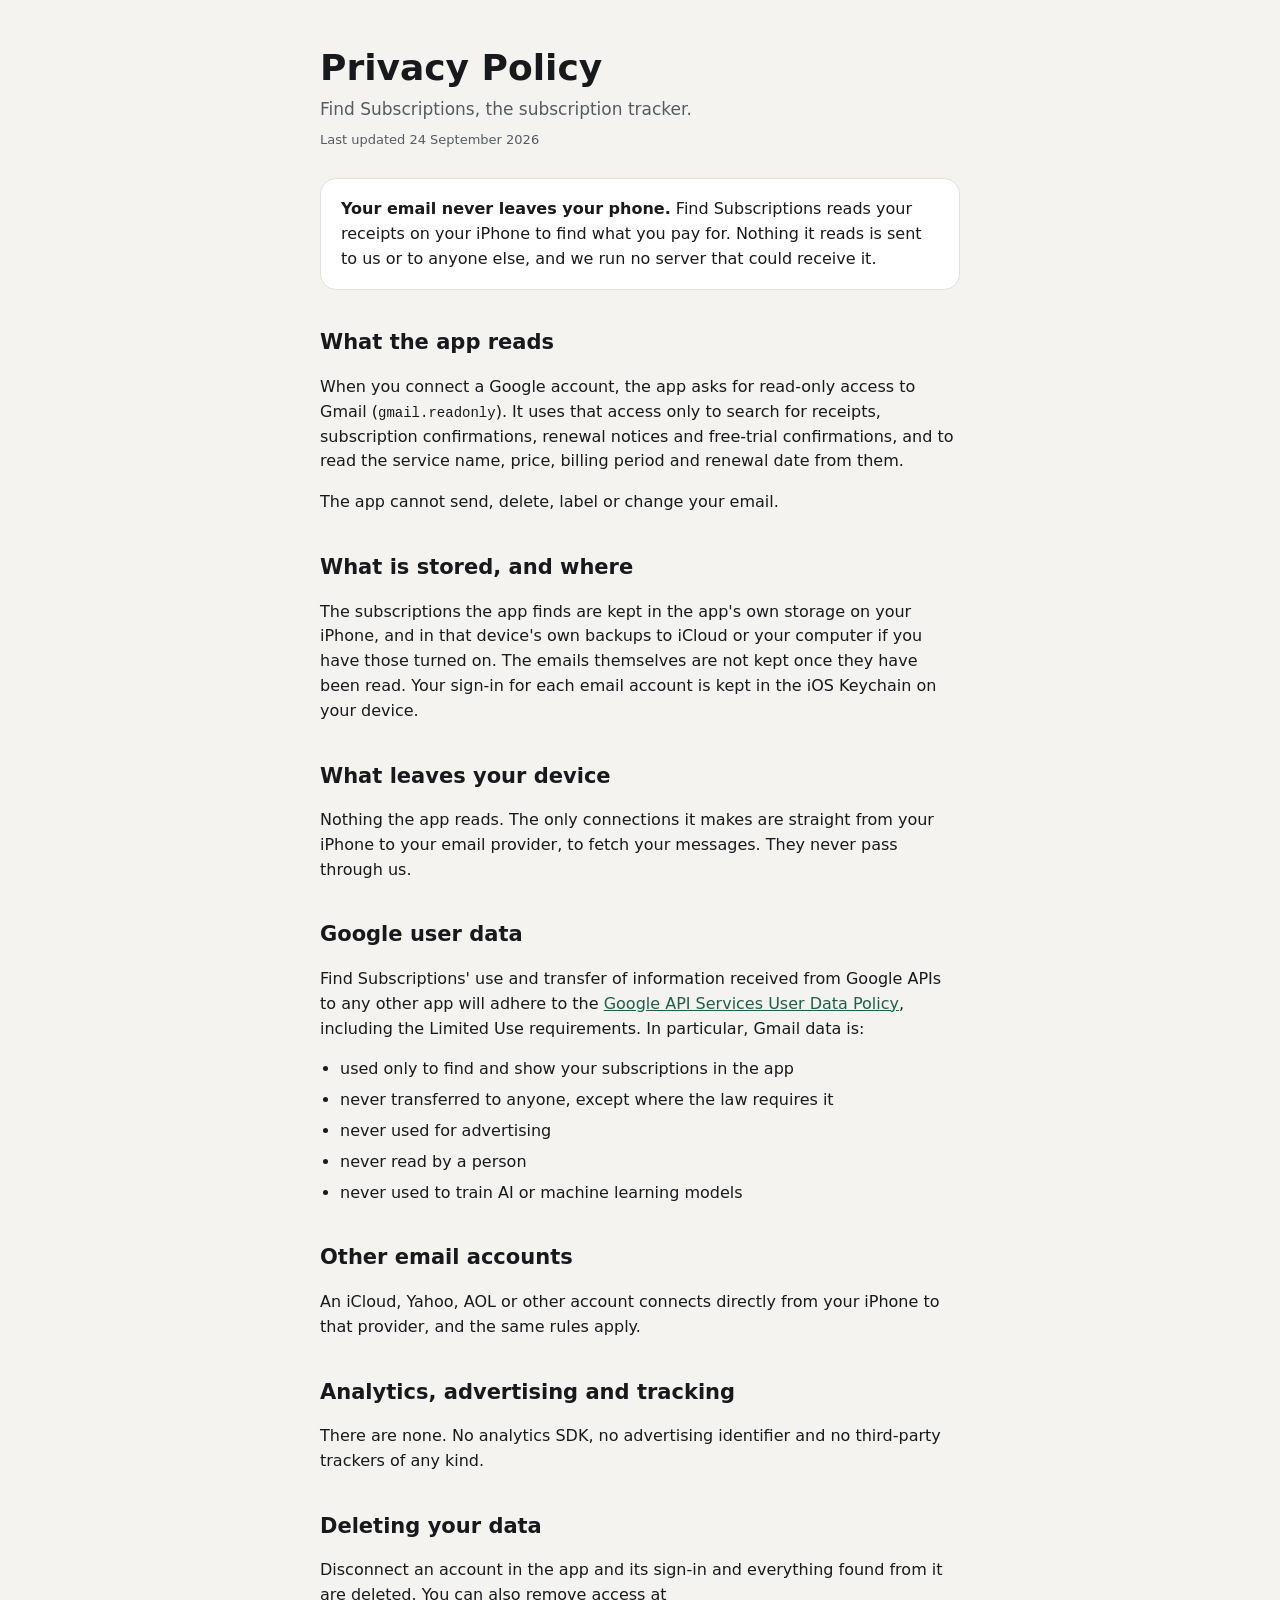
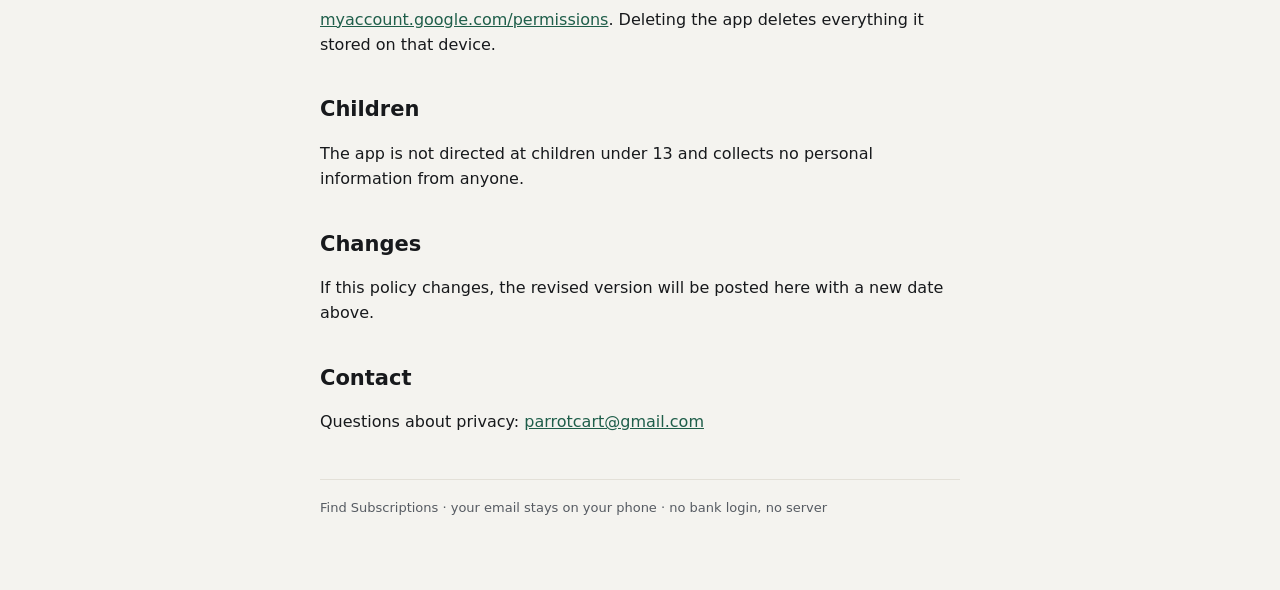
==== privacy-policy.html @ 7bbea4ef "Matched the Flight Log pages Co-Authored-By: Claude Opus 5.5 (1M context) <noreply@anthropic.com>" ====
<!doctype html>
<html lang="en">
<head>
<meta charset="utf-8">
<meta name="viewport" content="width=device-width,initial-scale=1">
<title>Privacy Policy — Find Subscriptions</title>
<link rel="stylesheet" href="style.css">
</head>
<body>
<main>
<h1>Privacy Policy</h1>
<p class="lede">Find Subscriptions, the subscription tracker.</p>
<p class="updated">Last updated 24 September 2026</p>

<div class="card">
<strong>Your email never leaves your phone.</strong> Find Subscriptions reads your
receipts on your iPhone to find what you pay for. Nothing it reads is sent to us or to
anyone else, and we run no server that could receive it.
</div>

<h2>What the app reads</h2>
<p>When you connect a Google account, the app asks for read-only access to Gmail
(<code>gmail.readonly</code>). It uses that access only to search for receipts,
subscription confirmations, renewal notices and free-trial confirmations, and to read
the service name, price, billing period and renewal date from them.</p>
<p>The app cannot send, delete, label or change your email.</p>

<h2>What is stored, and where</h2>
<p>The subscriptions the app finds are kept in the app's own storage on your iPhone, and
in that device's own backups to iCloud or your computer if you have those turned on. The
emails themselves are not kept once they have been read. Your sign-in for each email
account is kept in the iOS Keychain on your device.</p>

<h2>What leaves your device</h2>
<p>Nothing the app reads. The only connections it makes are straight from your iPhone to
your email provider, to fetch your messages. They never pass through us.</p>

<h2>Google user data</h2>
<p>Find Subscriptions' use and transfer of information received from Google APIs to any
other app will adhere to the
<a href="https://developers.google.com/terms/api-services-user-data-policy">Google API
Services User Data Policy</a>, including the Limited Use requirements. In particular,
Gmail data is:</p>
<ul>
<li>used only to find and show your subscriptions in the app</li>
<li>never transferred to anyone, except where the law requires it</li>
<li>never used for advertising</li>
<li>never read by a person</li>
<li>never used to train AI or machine learning models</li>
</ul>

<h2>Other email accounts</h2>
<p>An iCloud, Yahoo, AOL or other account connects directly from your iPhone to that
provider, and the same rules apply.</p>

<h2>Analytics, advertising and tracking</h2>
<p>There are none. No analytics SDK, no advertising identifier and no third-party
trackers of any kind.</p>

<h2>Deleting your data</h2>
<p>Disconnect an account in the app and its sign-in and everything found from it are
deleted. You can also remove access at
<a href="https://myaccount.google.com/permissions">myaccount.google.com/permissions</a>.
Deleting the app deletes everything it stored on that device.</p>

<h2>Children</h2>
<p>The app is not directed at children under 13 and collects no personal information
from anyone.</p>

<h2>Changes</h2>
<p>If this policy changes, the revised version will be posted here with a new date
above.</p>

<h2>Contact</h2>
<p>Questions about privacy: <a href="mailto:parrotcart@gmail.com">parrotcart@gmail.com</a></p>

<footer>Find Subscriptions · your email stays on your phone · no bank login, no server</footer>
</main>
</body>
</html>
---- style.css ----
/* Neutral tokens until the app has its own design; swap them for the app's then. */
:root{
  --ground:#F4F3EF; --surface:#fff; --line:#E3E0D8; --ink:#17191C;
  --muted:#565B62; --accent-ink:#1F5E4A;
}
*{box-sizing:border-box}
body{
  margin:0;padding:0 20px;background:var(--ground);color:var(--ink);
  font:16px/1.55 system-ui,-apple-system,sans-serif;
}
main{max-width:640px;margin:0 auto;padding:48px 0 72px}
h1{font-size:36px;line-height:1.1;margin:0 0 8px}
h2{font-size:21px;margin:36px 0 10px}
p,li{color:var(--ink)}
.lede{color:var(--muted);font-size:17px;margin:0 0 8px}
.updated{color:var(--muted);font-size:13px;margin:0 0 28px}
a{color:var(--accent-ink)}
code{font-size:14px}
ul,ol{padding-left:20px}
li{margin:6px 0}
.card{background:var(--surface);border:1px solid var(--line);border-radius:16px;padding:18px 20px;margin:22px 0}
footer{border-top:1px solid var(--line);margin-top:44px;padding-top:18px;color:var(--muted);font-size:13px}
@media (prefers-color-scheme:dark){
  :root{--ground:#111416;--surface:#1A1E21;--line:#2A3035;--ink:#EEF0F2;--muted:#A5ACB3;--accent-ink:#7CC7AC}
}
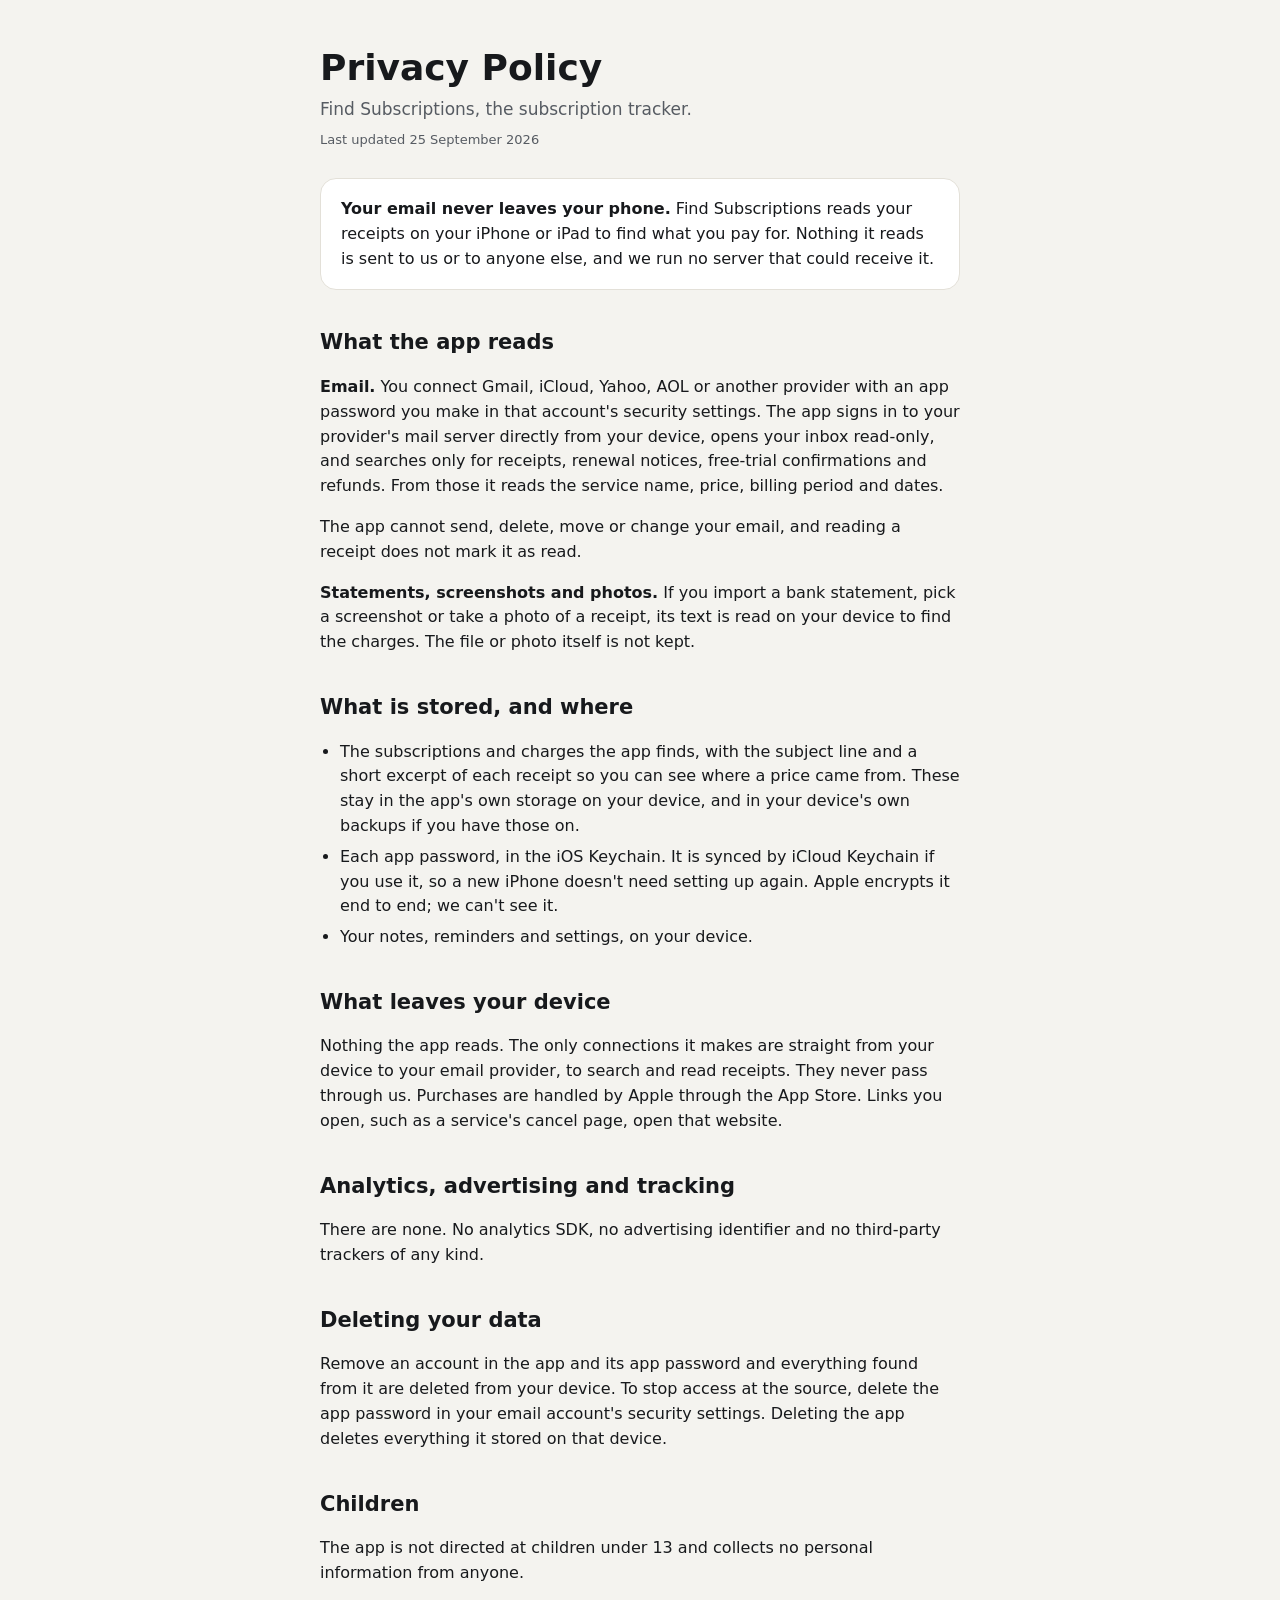
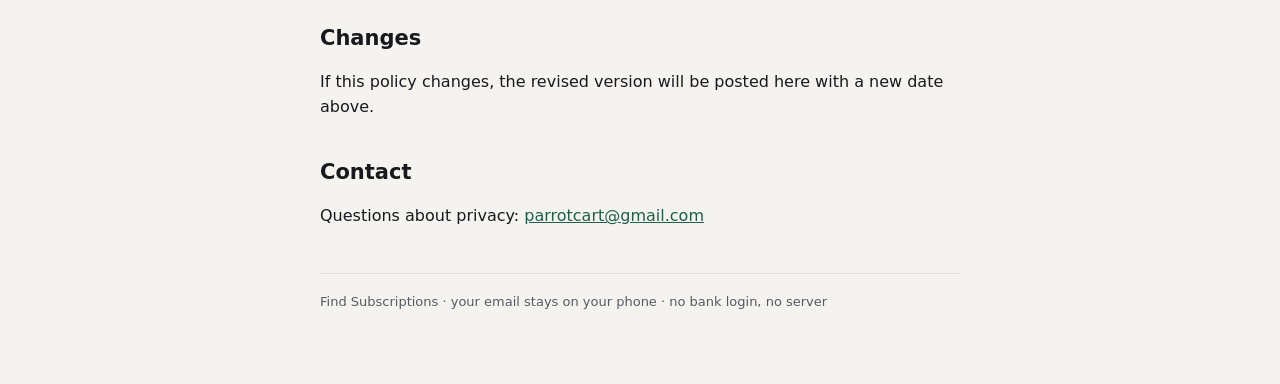
==== commit afafdc8e: "Described app passwords, statements and what is kept Co-Authored-By: Claude Opus 5.5 (1M context) <n" ====
--- a/privacy-policy.html
+++ b/privacy-policy.html
@@ -10,58 +10,52 @@
 <main>
 <h1>Privacy Policy</h1>
 <p class="lede">Find Subscriptions, the subscription tracker.</p>
-<p class="updated">Last updated 24 September 2026</p>
+<p class="updated">Last updated 25 September 2026</p>
 
 <div class="card">
 <strong>Your email never leaves your phone.</strong> Find Subscriptions reads your
-receipts on your iPhone to find what you pay for. Nothing it reads is sent to us or to
-anyone else, and we run no server that could receive it.
+receipts on your iPhone or iPad to find what you pay for. Nothing it reads is sent to us
+or to anyone else, and we run no server that could receive it.
 </div>
 
 <h2>What the app reads</h2>
-<p>When you connect a Google account, the app asks for read-only access to Gmail
-(<code>gmail.readonly</code>). It uses that access only to search for receipts,
-subscription confirmations, renewal notices and free-trial confirmations, and to read
-the service name, price, billing period and renewal date from them.</p>
-<p>The app cannot send, delete, label or change your email.</p>
+<p><strong>Email.</strong> You connect Gmail, iCloud, Yahoo, AOL or another provider with
+an app password you make in that account's security settings. The app signs in to your
+provider's mail server directly from your device, opens your inbox read-only, and
+searches only for receipts, renewal notices, free-trial confirmations and refunds. From
+those it reads the service name, price, billing period and dates.</p>
+<p>The app cannot send, delete, move or change your email, and reading a receipt does not
+mark it as read.</p>
+<p><strong>Statements, screenshots and photos.</strong> If you import a bank statement,
+pick a screenshot or take a photo of a receipt, its text is read on your device to find
+the charges. The file or photo itself is not kept.</p>
 
 <h2>What is stored, and where</h2>
-<p>The subscriptions the app finds are kept in the app's own storage on your iPhone, and
-in that device's own backups to iCloud or your computer if you have those turned on. The
-emails themselves are not kept once they have been read. Your sign-in for each email
-account is kept in the iOS Keychain on your device.</p>
+<ul>
+<li>The subscriptions and charges the app finds, with the subject line and a short
+excerpt of each receipt so you can see where a price came from. These stay in the app's
+own storage on your device, and in your device's own backups if you have those on.</li>
+<li>Each app password, in the iOS Keychain. It is synced by iCloud Keychain if you use
+it, so a new iPhone doesn't need setting up again. Apple encrypts it end to end; we can't
+see it.</li>
+<li>Your notes, reminders and settings, on your device.</li>
+</ul>
 
 <h2>What leaves your device</h2>
-<p>Nothing the app reads. The only connections it makes are straight from your iPhone to
-your email provider, to fetch your messages. They never pass through us.</p>
-
-<h2>Google user data</h2>
-<p>Find Subscriptions' use and transfer of information received from Google APIs to any
-other app will adhere to the
-<a href="https://developers.google.com/terms/api-services-user-data-policy">Google API
-Services User Data Policy</a>, including the Limited Use requirements. In particular,
-Gmail data is:</p>
-<ul>
-<li>used only to find and show your subscriptions in the app</li>
-<li>never transferred to anyone, except where the law requires it</li>
-<li>never used for advertising</li>
-<li>never read by a person</li>
-<li>never used to train AI or machine learning models</li>
-</ul>
-
-<h2>Other email accounts</h2>
-<p>An iCloud, Yahoo, AOL or other account connects directly from your iPhone to that
-provider, and the same rules apply.</p>
+<p>Nothing the app reads. The only connections it makes are straight from your device to
+your email provider, to search and read receipts. They never pass through us. Purchases
+are handled by Apple through the App Store. Links you open, such as a service's cancel
+page, open that website.</p>
 
 <h2>Analytics, advertising and tracking</h2>
 <p>There are none. No analytics SDK, no advertising identifier and no third-party
 trackers of any kind.</p>
 
 <h2>Deleting your data</h2>
-<p>Disconnect an account in the app and its sign-in and everything found from it are
-deleted. You can also remove access at
-<a href="https://myaccount.google.com/permissions">myaccount.google.com/permissions</a>.
-Deleting the app deletes everything it stored on that device.</p>
+<p>Remove an account in the app and its app password and everything found from it are
+deleted from your device. To stop access at the source, delete the app password in your
+email account's security settings. Deleting the app deletes everything it stored on that
+device.</p>
 
 <h2>Children</h2>
 <p>The app is not directed at children under 13 and collects no personal information
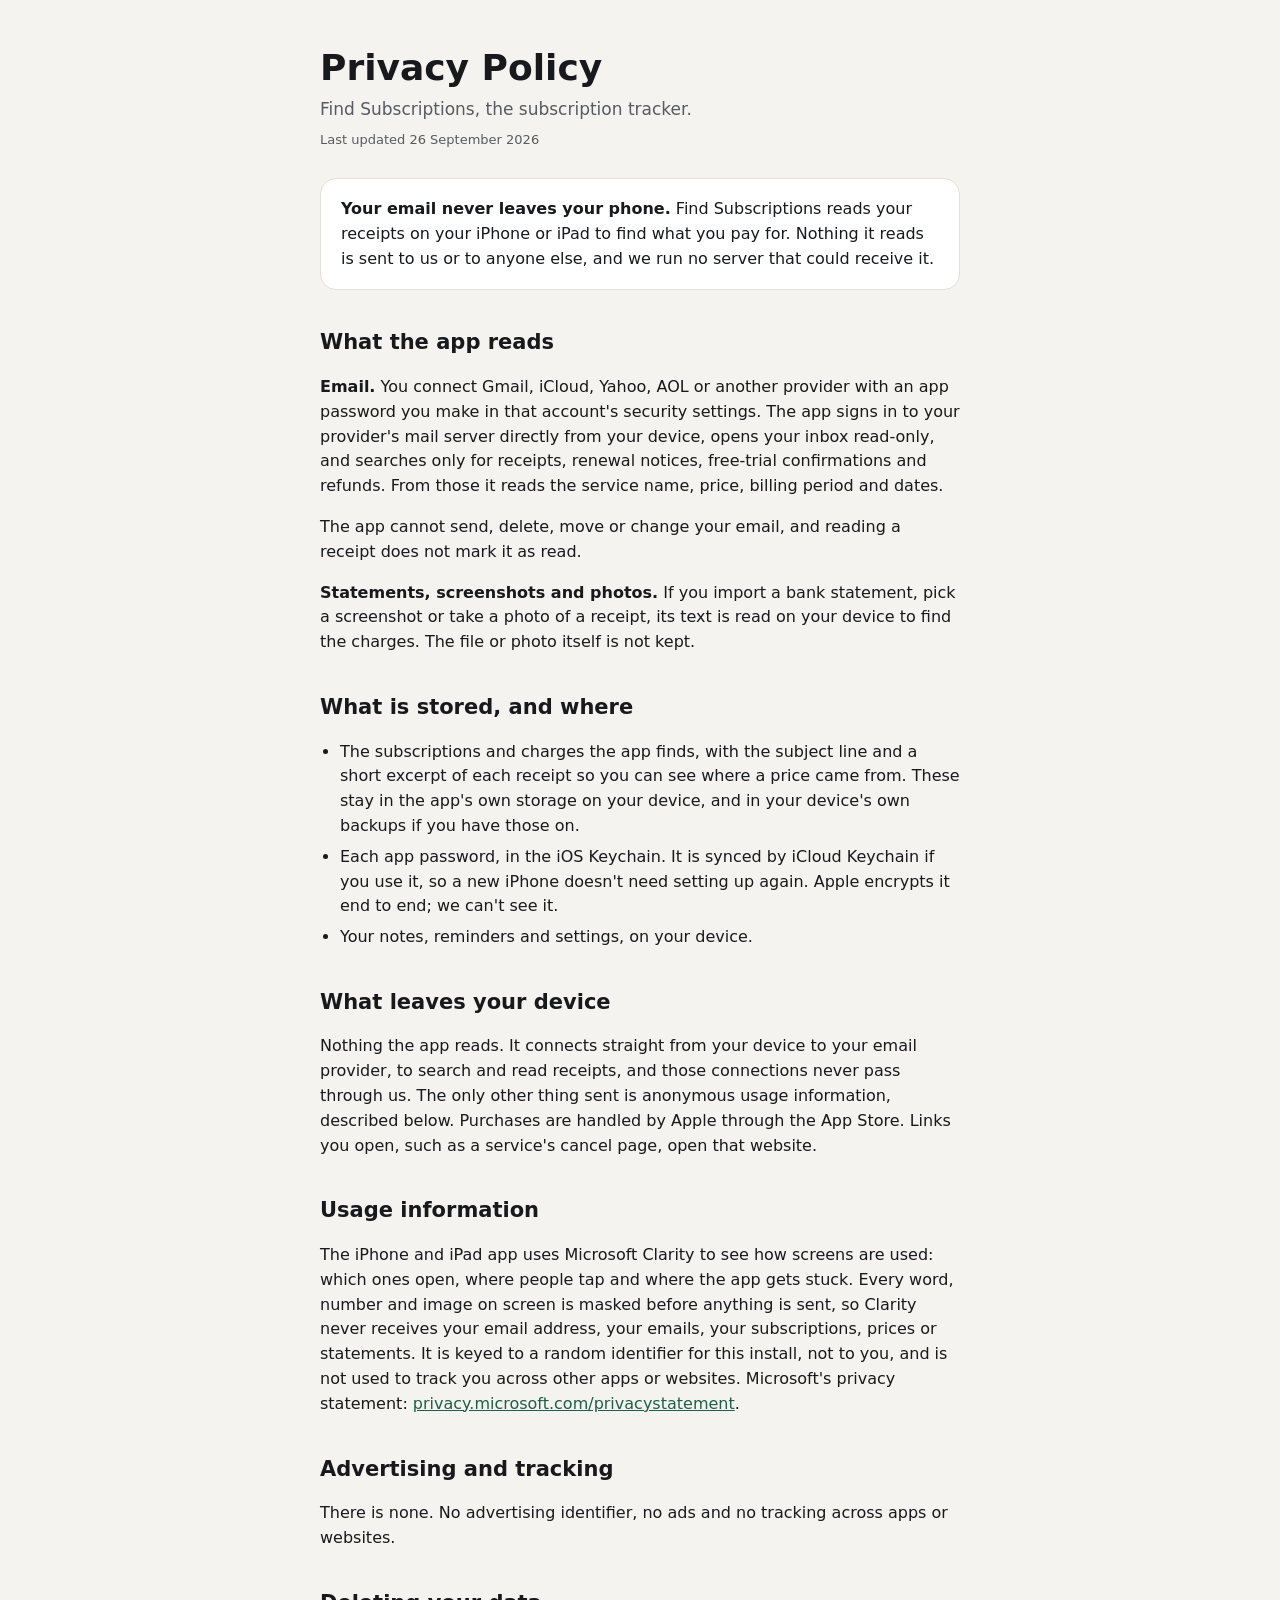
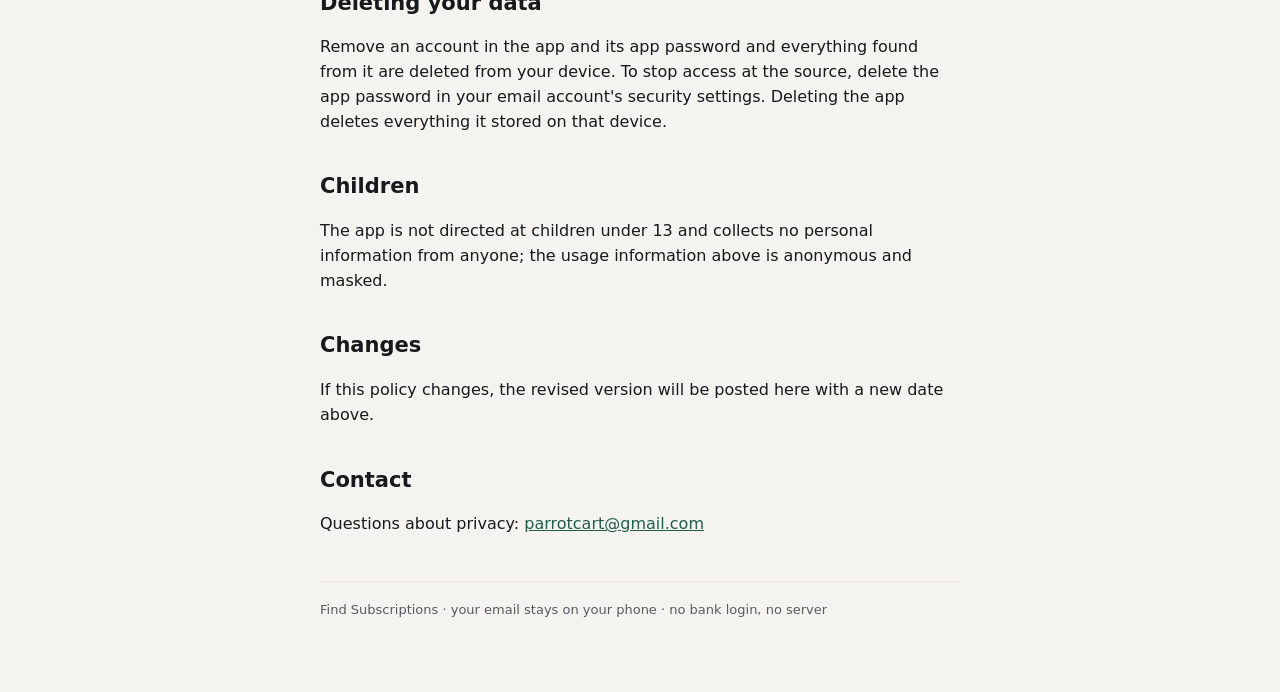
==== commit 8e086401: "Described the masked Clarity usage recording Co-Authored-By: Claude Opus 5.5 (1M context) <noreply@a" ====
--- a/privacy-policy.html
+++ b/privacy-policy.html
@@ -10,7 +10,7 @@
 <main>
 <h1>Privacy Policy</h1>
 <p class="lede">Find Subscriptions, the subscription tracker.</p>
-<p class="updated">Last updated 25 September 2026</p>
+<p class="updated">Last updated 26 September 2026</p>
 
 <div class="card">
 <strong>Your email never leaves your phone.</strong> Find Subscriptions reads your
@@ -42,14 +42,23 @@
 </ul>
 
 <h2>What leaves your device</h2>
-<p>Nothing the app reads. The only connections it makes are straight from your device to
-your email provider, to search and read receipts. They never pass through us. Purchases
+<p>Nothing the app reads. It connects straight from your device to your email provider, to
+search and read receipts, and those connections never pass through us. The only other thing
+sent is anonymous usage information, described below. Purchases
 are handled by Apple through the App Store. Links you open, such as a service's cancel
 page, open that website.</p>
 
-<h2>Analytics, advertising and tracking</h2>
-<p>There are none. No analytics SDK, no advertising identifier and no third-party
-trackers of any kind.</p>
+<h2>Usage information</h2>
+<p>The iPhone and iPad app uses Microsoft Clarity to see how screens are used: which ones
+open, where people tap and where the app gets stuck. Every word, number and image on screen
+is masked before anything is sent, so Clarity never receives your email address, your
+emails, your subscriptions, prices or statements. It is keyed to a random identifier for
+this install, not to you, and is not used to track you across other apps or websites.
+Microsoft's privacy statement: <a href="https://privacy.microsoft.com/privacystatement">privacy.microsoft.com/privacystatement</a>.</p>
+
+<h2>Advertising and tracking</h2>
+<p>There is none. No advertising identifier, no ads and no tracking across apps or
+websites.</p>
 
 <h2>Deleting your data</h2>
 <p>Remove an account in the app and its app password and everything found from it are
@@ -59,7 +68,7 @@
 
 <h2>Children</h2>
 <p>The app is not directed at children under 13 and collects no personal information
-from anyone.</p>
+from anyone; the usage information above is anonymous and masked.</p>
 
 <h2>Changes</h2>
 <p>If this policy changes, the revised version will be posted here with a new date
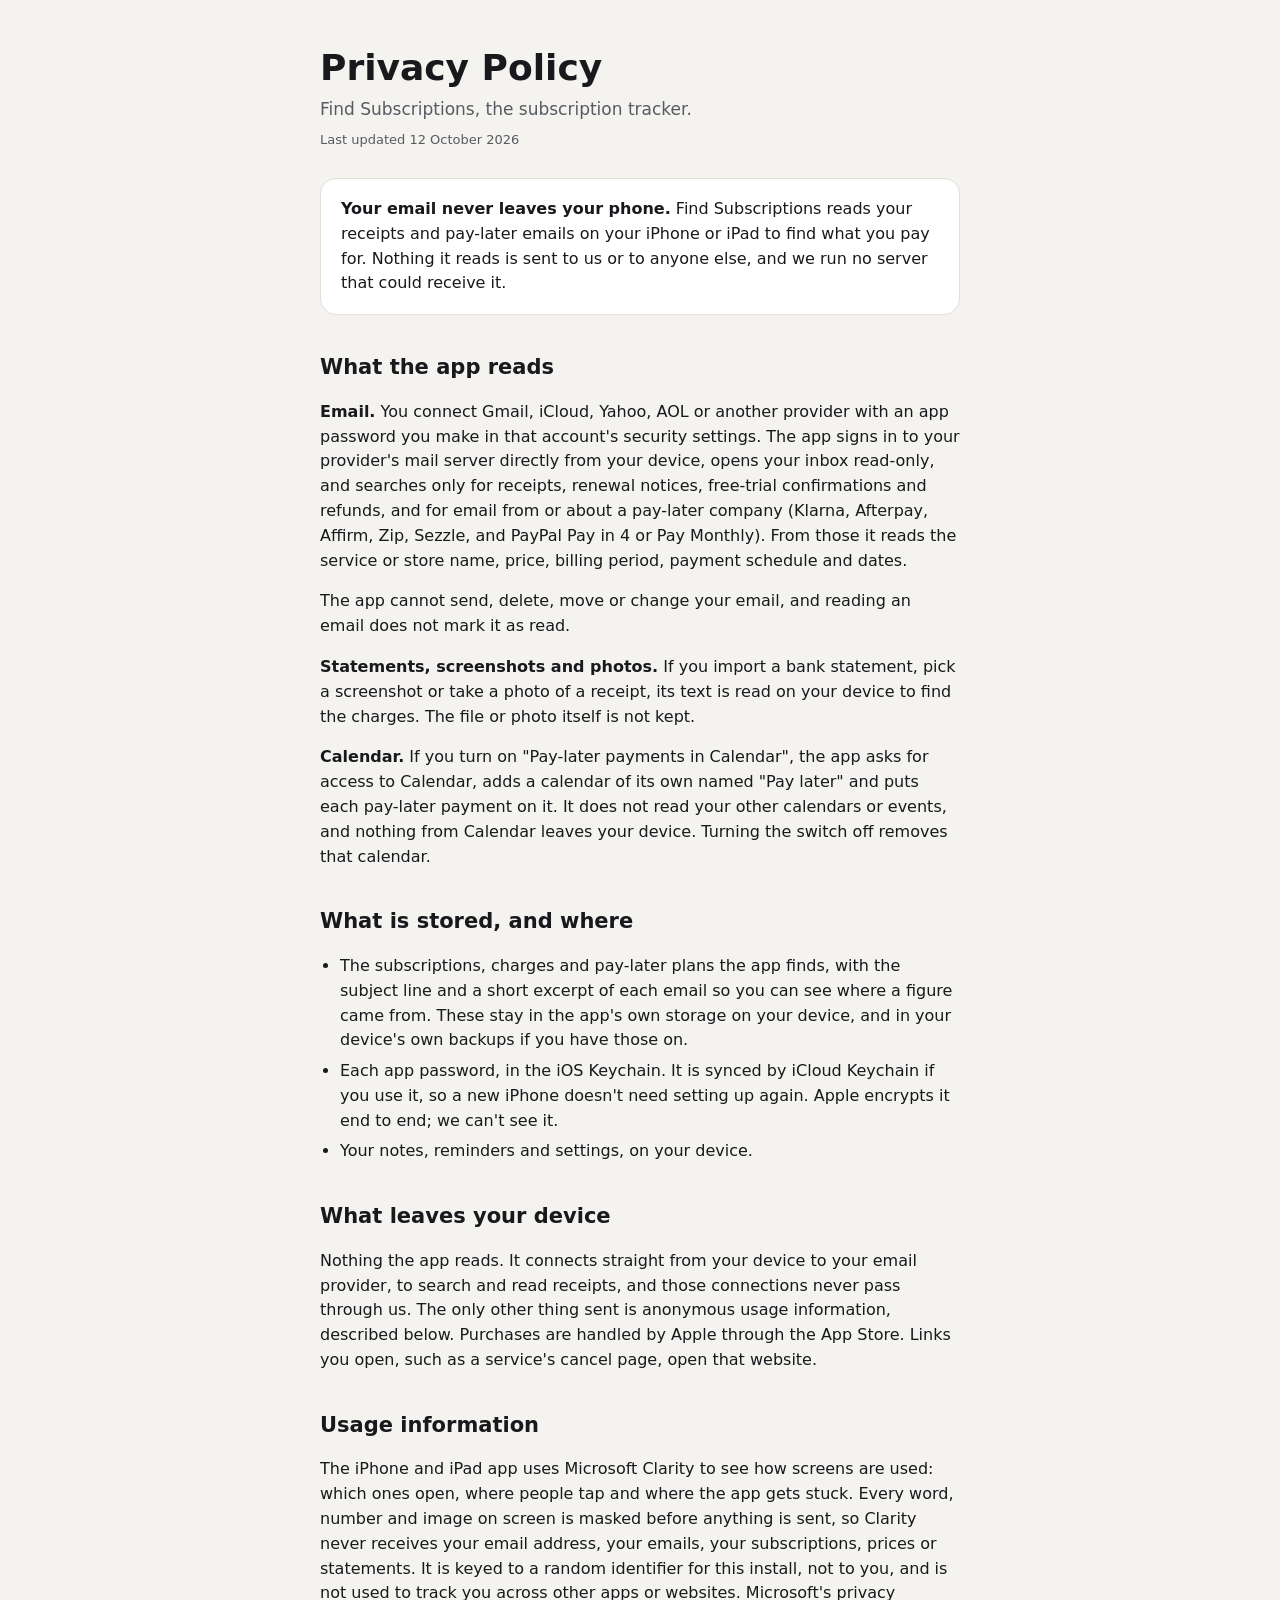
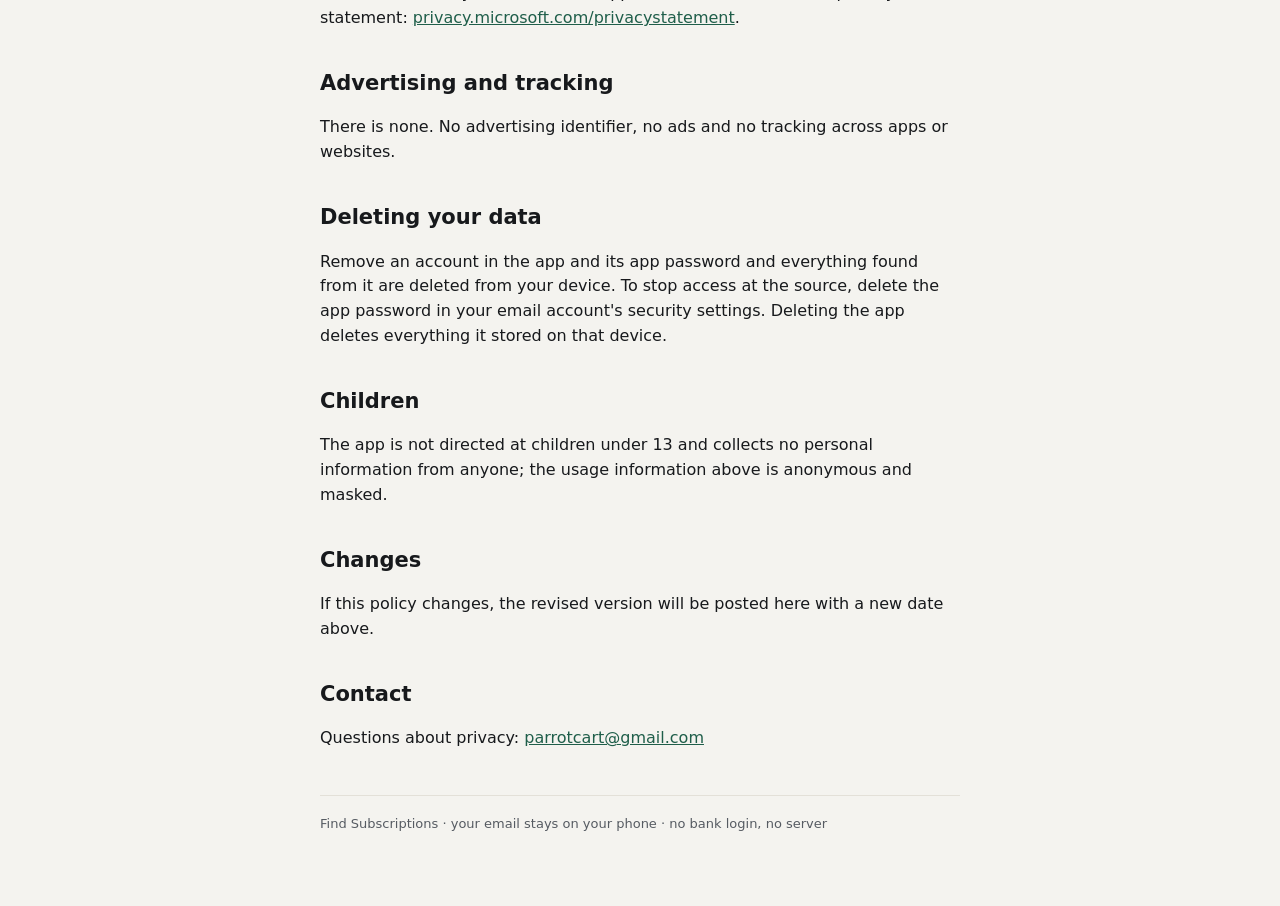
==== commit 9bde33d2: "Described pay-later emails and the Pay later calendar Co-Authored-By: Claude Opus 5.5 <noreply@anthr" ====
--- a/privacy-policy.html
+++ b/privacy-policy.html
@@ -10,11 +10,11 @@
 <main>
 <h1>Privacy Policy</h1>
 <p class="lede">Find Subscriptions, the subscription tracker.</p>
-<p class="updated">Last updated 26 September 2026</p>
+<p class="updated">Last updated 12 October 2026</p>
 
 <div class="card">
 <strong>Your email never leaves your phone.</strong> Find Subscriptions reads your
-receipts on your iPhone or iPad to find what you pay for. Nothing it reads is sent to us
+receipts and pay-later emails on your iPhone or iPad to find what you pay for. Nothing it reads is sent to us
 or to anyone else, and we run no server that could receive it.
 </div>
 
@@ -22,18 +22,24 @@
 <p><strong>Email.</strong> You connect Gmail, iCloud, Yahoo, AOL or another provider with
 an app password you make in that account's security settings. The app signs in to your
 provider's mail server directly from your device, opens your inbox read-only, and
-searches only for receipts, renewal notices, free-trial confirmations and refunds. From
-those it reads the service name, price, billing period and dates.</p>
-<p>The app cannot send, delete, move or change your email, and reading a receipt does not
+searches only for receipts, renewal notices, free-trial confirmations and refunds, and
+for email from or about a pay-later company (Klarna, Afterpay, Affirm, Zip, Sezzle, and
+PayPal Pay in 4 or Pay Monthly). From those it reads the service or store name, price,
+billing period, payment schedule and dates.</p>
+<p>The app cannot send, delete, move or change your email, and reading an email does not
 mark it as read.</p>
 <p><strong>Statements, screenshots and photos.</strong> If you import a bank statement,
 pick a screenshot or take a photo of a receipt, its text is read on your device to find
 the charges. The file or photo itself is not kept.</p>
+<p><strong>Calendar.</strong> If you turn on "Pay-later payments in Calendar", the app
+asks for access to Calendar, adds a calendar of its own named "Pay later" and puts each
+pay-later payment on it. It does not read your other calendars or events, and nothing
+from Calendar leaves your device. Turning the switch off removes that calendar.</p>
 
 <h2>What is stored, and where</h2>
 <ul>
-<li>The subscriptions and charges the app finds, with the subject line and a short
-excerpt of each receipt so you can see where a price came from. These stay in the app's
+<li>The subscriptions, charges and pay-later plans the app finds, with the subject line
+and a short excerpt of each email so you can see where a figure came from. These stay in the app's
 own storage on your device, and in your device's own backups if you have those on.</li>
 <li>Each app password, in the iOS Keychain. It is synced by iCloud Keychain if you use
 it, so a new iPhone doesn't need setting up again. Apple encrypts it end to end; we can't
